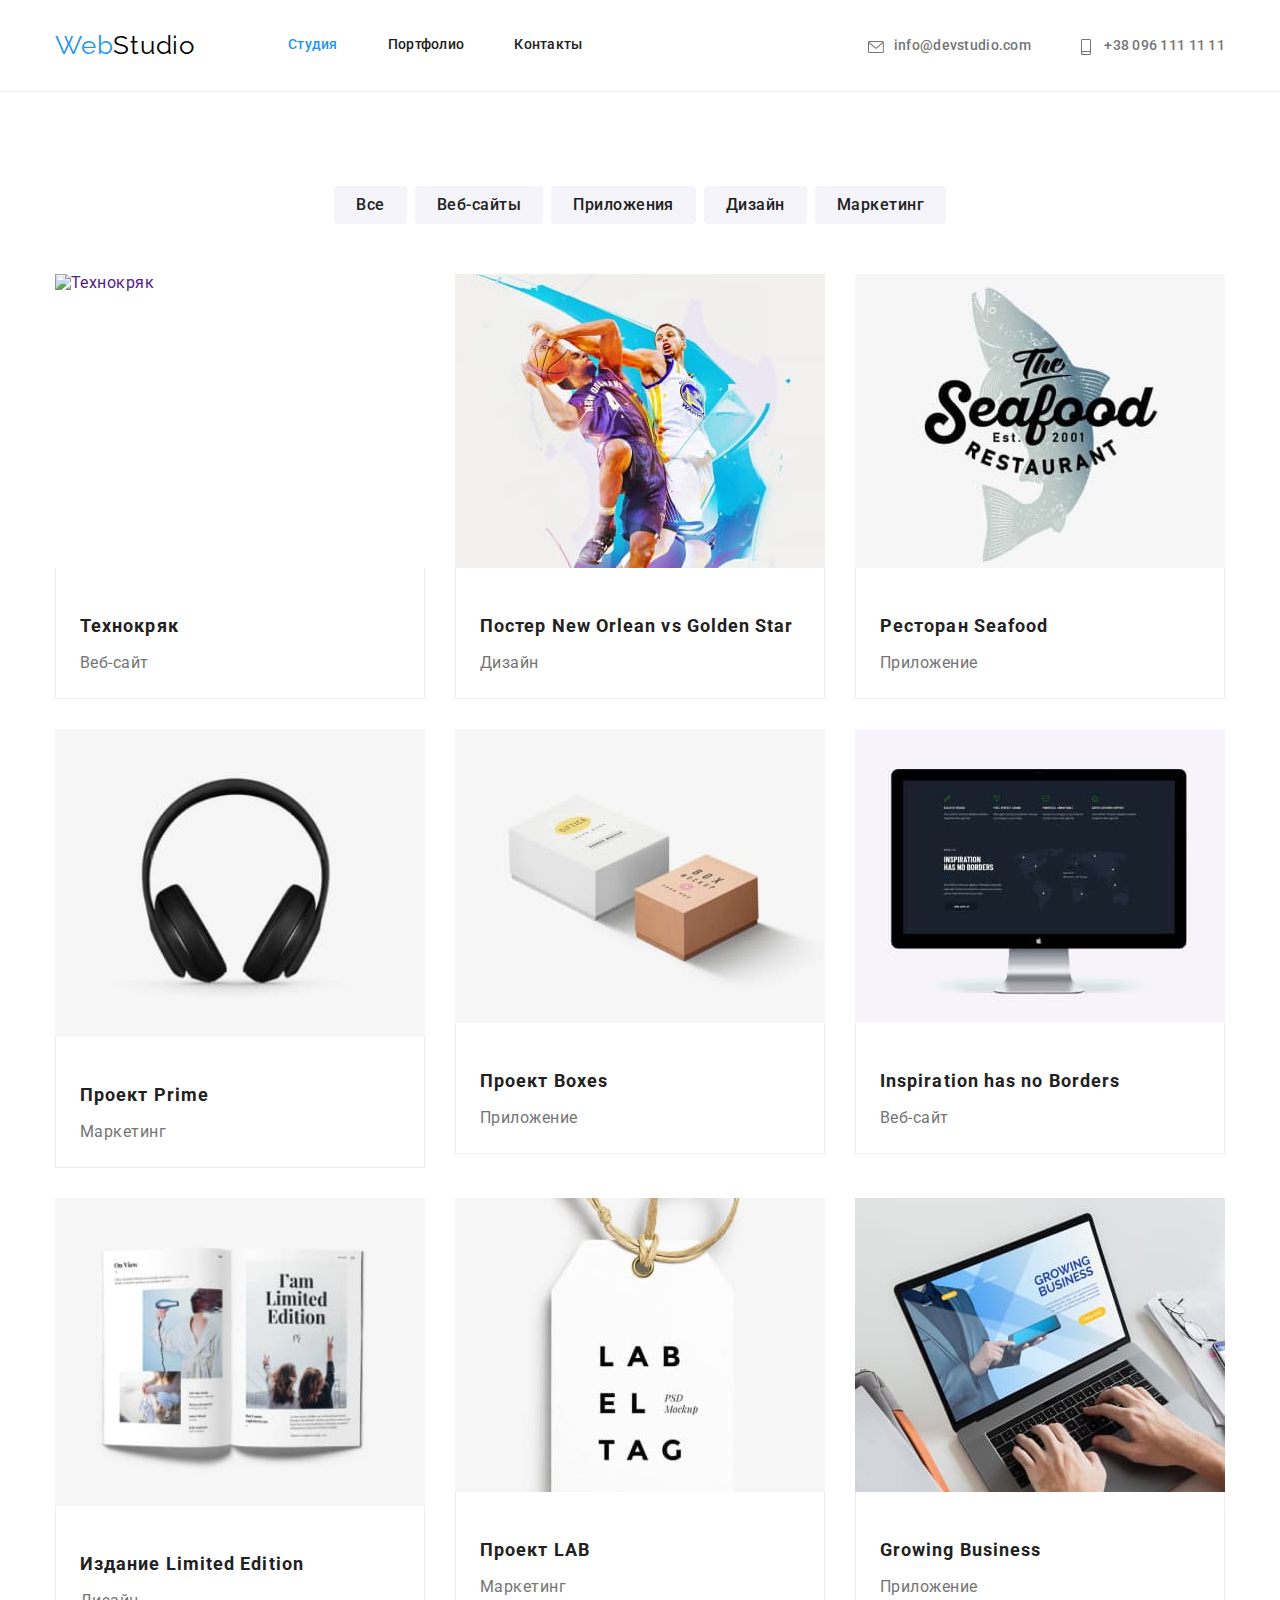
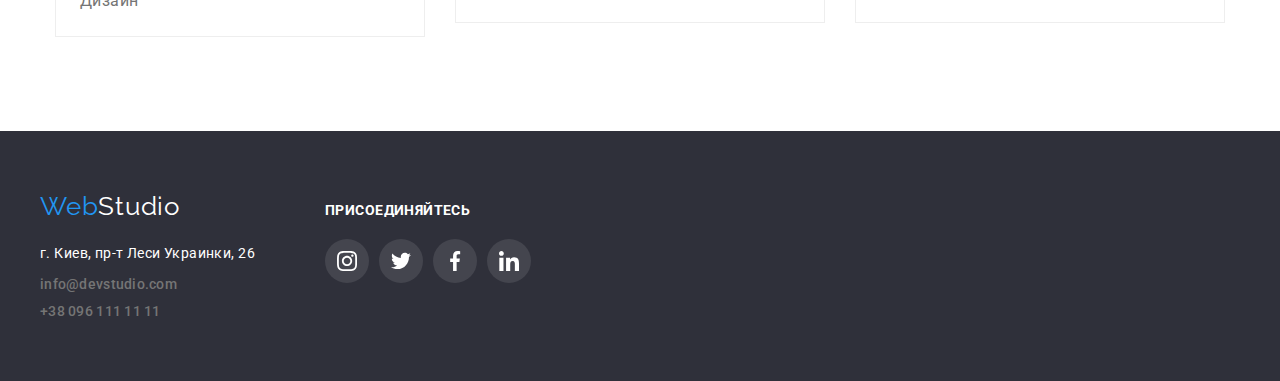
==== portfolio.html @ 041b1e1a "1" ====
<!DOCTYPE html>
<html lang="en">

<head>
    <meta charset="UTF-8">
    <meta http-equiv="X-UA-Compatible" content="IE=edge">
    <meta name="viewport" content="width=device-width, initial-scale=1.0">
    <title>WebStudio</title>
    <link href="https://fonts.googleapis.com/css2?family=Raleway:wght@700&family=Roboto:wght@400;500;700;900&display=swap"
    rel="stylesheet">
    <link rel="stylesheet" href="https://cdnjs.cloudflare.com/ajax/libs/modern-normalize/1.1.0/modern-normalize.min.css">
    <link rel="stylesheet" href="./css/styles.css">
</head>
<body>
 
<header class="page-header">
    <div class="container">
        <nav class="main-nav">
            <!-- логотип -->
            <a href="./index.html" class="logo">Web<span class="logo-header">Studio</span></a>
            <!-- навигацыя шапки -->
            <ul class="site-nav-list">
                <li class="item"><a href="./index.html" class="link current">Студия</a></li>
                <li class="item"><a href="./portfolio.html" class="link">Портфолио</a></li>
                <li class="item"><a href="" class="link">Контакты</a></li>
            </ul>
        </nav>
        <!-- контакты -->
        <ul class="auth-nav-list">
            <li class="item"><a href="mailto:info@devstudio.com" class="auth-link">
                    <svg class="mail" width: 16px; height: 12px;>
                        <use href="./symbol-defs.svg#icon-envelope-hover">

                        </use>
                    </svg>info@devstudio.com</a></li>

            <li class="item"><a href="tel:+380961111111" class="auth-link">
                    <svg class="tel" width="10px" height="16px">
                        <use href="./symbol-defs.svg#icon-smartphone"></use>
                    </svg> +38 096 111 11 11</a></li>
        </ul>

    </div>
</header>


<main>
    <!-- герой -->
    
    <section class="section">
       
        <!-- список снопок -->
        <div class="container">
     
    <ul class="button-list">
        <li class="item"><button type="button" class="button-secondary" lang="ru">Все</button></li>
        <li class="item"><button type="button" class="button-secondary" lang="ru">Веб-сайты</button></li>
        <li class="item"><button type="button" class="button-secondary" lang="ru">Приложения</button></li>
        <li class="item"><button type="button" class="button-secondary" lang="ru">Дизайн</button></li>
        <li class="item"><button type="button" class="button-secondary" lang="ru">Маркетинг</button></li>
       
    </ul>
    
            
    <!-- наши работы -->
    <h1 class="visually-hidden">Наши проекты</h1>
    
        <ul class="project">
            <li class="item">
                <a href="" class="card"><img src="./img-home-work2/" alt="Технокряк" width="370" height="294">
                <div class="card-project">
                    <h2 class="card-title">Технокряк</h2>
                    <p class="card-text">Веб-сайт</p>
                </div></a>
              
            </li>
            <li class="item">
                <a href="" class="card"><img src="./img-home-work2/img(1).jpg" alt="Постер New Orlean vs Golden Star"
                 width="370"
                 height="294">
                 <div class="card-project">
                    <h2 class="card-title">Постер New Orlean vs Golden Star</h2>
                    <p class="card-text">Дизайн</p>
                </div></a>
                
            </li>
            <li class="item">
                <a href="" class="card"><img src="./img-home-work2/img(2).jpg" alt="Ресторан Seafood" width="370" height="294">
                <div class="card-project">
                 <h2 class="card-title">Ресторан Seafood</h2>
                 <p class="card-text">Приложение</p>
                </div></a>
            </li>
            <li class="item">
                <a href="" class="card"><img src="./img-home-work2/img(3).jpg" alt="Проект Prime" width="370" height="294">
                <div class="card-project">
                 <h2 class="card-title">Проект Prime</h2>
                 <p class="card-text">Маркетинг</p>
                </div></a>
            </li>
            <li class="item">
                <a href="" class="card"><img src="./img-home-work2/img.jpg" alt="Проект Boxes"
                width="370"
                 height="294">
                <div class="card-project">
                 <h2 class="card-title">Проект Boxes</h2>
                 <p class="card-text">Приложение</p>
                </div></a>
            </li>
            <li class="item">
                <a href="" class="card"><img src="./img-home-work2/img(5).jpg" alt="Inspiration has no Borders"
                 width="370"
                 height="294">
                <div class="card-project">
                 <h2 class="card-title">Inspiration has no Borders</h2>
                 <p class="card-text">Веб-сайт</p>
                </div></a>
            </li>
            <li class="item">
                <a href="" class="card"><img src="./img-home-work2/img(6).jpg" alt="Издание Limited Edition" width="370" height="294">
                <div class="card-project">
                 <h2 class="card-title">Издание Limited Edition</h2>
                 <p class="card-text">Дизайн</p>
                </div></a>
            </li>
            <li class="item">
                <a href="" class="card"><img src="./img-home-work2/img(7).jpg" alt="Проект LAB" width="370" height="294">
                <div class="card-project">
                 <h2 class="card-title">Проект LAB</h2>
                 <p class="card-text">Маркетинг</p>
                </div></a>
            </li>
            <li class="item">
                <a href="" class="card"><img src="./img-home-work2/img(8).jpg" alt="Growing Business" width="370" height="294">
                <div class="card-project">
                 <h2 class="card-title">Growing Business</h2>
                 <p class="card-text">Приложение</p>
                </div></a>
            </li>

        </ul>
        </div>
    </section>
    </main>

 
    <footer class="footer-page">
   
       <div class="container footer-page">
           <div>
        <!-- логотип -->
    
        <a href="./index.html" class="logo">Web<span class="logo-footer">Studio</span></a>
    
          <address>
    
            <ul class="footer-nav-list">
                <!-- навигацыя гугл -->
                <li class="item"><a
                        href="https://www.google.com/maps/place/%D0%B1%D1%83%D0%BB%D1%8C%D0%B2%D0%B0%D1%80+%D0%9B%D0%B5%D1%81%D1%96+%D0%A3%D0%BA%D1%80%D0%B0%D1%97%D0%BD%D0%BA%D0%B8,+26,+%D0%9A%D0%B8%D1%97%D0%B2,+02000/@50.4265807,30.5361971,17z/data=!3m1!4b1!4m5!3m4!1s0x40d4cf0e033ecbe9:0x57a4dffefec77da0!8m2!3d50.4265807!4d30.5383858"
                        target="blank" class="geolocation">г. Киев, пр-т Леси Украинки, 26</a></li>
                <!-- контакты -->
                <li class="item"><a href="mailto:info@devstudio.com" class="auth-link">info@devstudio.com</a></li>
                <li class="item"><a href="tel:+380961111111" class="auth-link">+38 096 111 11 11</a></li>
    
         </address>
    </div>
    <div class="soc-link">
            </ul>
            
                <h2 class="footer-title">Присоединяйтесь</h2>
                <ul class="footer-soc-list">
    
                    <li class="footer-soc-item">
                        <a href="" class="footer-soc-link">
                            <svg class="footer-soc-icon" width="20px" height="20px">
                                <use href="./symbol-defs.svg#icon-instagram2"></use>
                            </svg>
                        </a>
                    </li>
                    <li class="footer-soc-item">
                        <a href="" class="footer-soc-link">
                            <svg class="footer-soc-icon" width="20px" height="20px">
                                <use href="./symbol-defs.svg#icon-twitter1"></use>
                            </svg>
                        </a>
                    </li>
                    <li class="footer-soc-item">
                        <a href="" class="footer-soc-link">
                            <svg class="footer-soc-icon" width="20px" height="20px">
                                <use href="./symbol-defs.svg#icon-facebook1"></use>
                            </svg>
                        </a>
                    </li>
                    <li class="footer-soc-item">
                        <a href="" class="footer-soc-link">
                            <svg class="footer-soc-icon" width="20px" height="20px">
                                <use href="./symbol-defs.svg#icon-linkedin1"></use>
                            </svg>
                        </a>
                    </li>
                </ul>
    </div>
        </div>
    </footer>
</body>
</html>
---- css/styles.css ----
:root {
  --primary-text-color: #212121;
  --title-text-color: #757575;
  --accent-color: #2196f3;
  --primery-bg-color: #f5f4fa;
  --header-logo-color: #000;
  --footer-logo-color: #fff;
  --footer-bg-color: #2f303a;
  --company-bg-color:#E5E5E5;
}
/* основной фон */
body {
  color: var(--primary-text-color);
  font-family: Roboto, sans-serif;
  letter-spacing: 0.03em;

  
}
/* контейнер */
.container {
  width: 1200px;
  margin-left: auto;
  margin-right: auto;
  padding-left: 15px;
  padding-right: 15px;
}
.section {
 padding-top: 94px;
  padding-bottom: 94px;
  justify-content: center;
}
/* логотип */
.page-header {
  border-bottom: 1px solid #ECECEC;;
}
.kontainer .header {
  display:flex;
  padding-top: 32px;
  padding-bottom: 32px;
  align-items: center;
}
.logo {
  color: var(--accent-color);
  font-family: Raleway, sans-serif;
  font-size: 26px;
  line-height: 1.19;
  letter-spacing: 0.03em;
  text-decoration: none;
}
.logo-header {
  color: var(--header-logo-color);
}
.main-nav {
  display: flex;
  align-items: center;
  vertical-align: middle;
}
/* навигацыя хедера */
.site-nav-list {
  display: flex;
  margin-left: 93px;
}
.page-header .container {
  display: flex;
  align-items: center;
  padding-top: 30px;
  padding-bottom: 30px;
}
.site-nav-list .item {
  margin-right: 50px;
}
.site-nav-list .item:last-child {
  margin-right: 0;
}
.auth-nav-list {
  display: flex;
  margin-left: auto;
  align-items: center;
}
.auth-nav-list .item +.item {
  margin-left: 50px;
}

  .tel{
margin-right: 10px;
  vertical-align: middle;
  fill: currentColor;
  }  

.mail {
  vertical-align: middle;
  fill: currentColor;
  margin-right: 10px;
 width: 16px;
 height: 12px;

}



.icon {
display: flex;
align-items: center;
justify-content: center;
    width: 270px;
    height: 120px;
    margin-bottom: 30px;
    background-color: var(--primery-bg-color);
  border-radius: 4px;
  margin-right: 10px;
  fill: var(--title-text-color);
}

.icon-company {
  color: #AFB1B8;
  display: flex;
  align-items: center;
  justify-content: center;
  width: 170px;
  height: 92px;
  border-radius: 4px;
border: 1px solid #AFB1B8
}
.icon-company:hover {
  color: var(--accent-color);
border: 1px solid var(--accent-color);
}
.icon-company:focus {
  color: var(--accent-color);
  
}
.icon-company-list .item {
  margin-right: 30px;
}
.icon-company-list .item:last-child{
  margin-right: 0;
}
.icon-company-list {
  display: flex;
  justify-content: center;
}


.auth-link {font-family: Roboto,
sans-serif;
font-style: normal;
color: var(--title-text-color);
font-weight: 500;
font-size: 14px;
line-height: 1.14;
letter-spacing: 0.02em;
text-decoration: none;
}

.feature-list .item::before {
  background-color: var(--primery-bg-color);
  width: 270px;
  height: 120px;
}





/* ссылки */
.auth-link {
  font-family: Roboto, sans-serif;
  font-style: normal;
  color: var(--title-text-color);
  font-weight: 500;
  font-size: 14px;
  line-height: 1.14;
  letter-spacing: 0.02em;
  text-decoration: none;
}
/* состояние наведения */
.auth-link:hover {
  fill: var(--accent-color);
  color: var(--accent-color);
}

/* состояние в фокусе */
.auth-link:focus {
  color: var(--accent-color);
}
/* навигацыя сайта */
.link {
  display: block;
  color: var(--primary-text-color);
  font-weight: 500;
  font-size: 14px;
  line-height: 1.14;
  letter-spacing: 0.02em;
  text-decoration: none;

  
}
/* состояние наведения */
.link:hover {
  color: var(--accent-color);
}

.link.current{
  color: var(--accent-color);
  display: block;
}

/* состояние в фокусе */
.link:focus {
  color: var(--accent-color);
}
/* герой */
.hero {
  max-width: 1600px;
  margin-left: auto;
  margin-right: auto;
  background-color: var(--header-logo-color);
background-image: linear-gradient(to right, rgba(47, 48, 58, 0.4),
rgba(47, 48, 58, 0.4)),
url(../img-home-work2/Img9.jpg);

 background-repeat: no-repeat;
 background-position: center;
 background-size: cover;
  text-align: center;
  height: 600px;
  padding-top: 200px;
  padding-bottom: 200px;
  
}
.hero-title {
  color: var(--footer-logo-color);
  font-weight: 900;
  font-size: 44px;
  line-height: 1.36;
  letter-spacing: 0.06em;
  text-transform: uppercase;
  margin-bottom: 30px;
}
/* кнопка веб студии */
.button-primery {
  cursor: pointer;
  color: #fff;
  background-color: var(--accent-color);
  font-size: 16px;
  line-height: 1.87;
  letter-spacing: 0.06em;
  border-radius: 4px;
  border: transparent;
  padding-top: 10px;
  padding-bottom: 10px;
  padding-left: 32px;
  padding-right: 32px;
  
}
.feature-list {
  display: flex;

}

.feature-list .item {
  margin-right: 30px;

}

.feature-list .item:last-child {
  margin-right: 0px;
}


.section-title {
  color: var(--primary-text-color);
  font-family: 'Roboto';
  font-style: normal;
  font-weight: 700;
  font-size: 14px;
  line-height: 1.14;
  letter-spacing: 0.03em;
  text-transform: uppercase;
  margin-bottom: 10px;

}

.section-text {
  color: var(--title-text-color);
  font-family: Roboto;
  font-size: 14px;
  line-height: 1.71;
  letter-spacing: 0.03em;
  margin-top: 0;
}

/* чем мы занимаемся */
.development {
  font-size: 36px;
  line-height: 1.16;
  text-align: center;
  letter-spacing: 0.03em;
  margin-bottom: 50px;
  
}
.section-development {
  padding-bottom: 94px;
}
.backdrop {
  width: 100%;
  height: 100%;
  top: 0;
 position: absolute;
 background-color: rgba(85, 85, 85, 0.431);
}
.modal {
  position: absolute;
  top: 50%;
  left: 50%;
  transform: translate(-50%,-50%);
  width: 528px;
  height: 581px;
  background-color: #FFFFFF;
  border: 5px;
filter: drop-shadow(0px 4px 4px rgba(0, 0, 0, 0.25));
}
img {
  display: block;
  max-width: 100%;
  height: auto;
}
.photo-list {
  display: flex;
}

.photo-list .item {
  margin-right: 30px;
}

.photo-list .item:last-child {
  margin-right: 0px;
}
.photo-card {
  display: flex;
}

.photo-card .item {
  background-color: var(--footer-logo-color);
    margin-right: 30px;
    box-shadow: 0px 1px 3px rgba(0, 0, 0, 0.12),
    0px 1px 1px rgba(0, 0, 0, 0.14),
    0px 2px 1px rgba(0, 0, 0, 0.2);
    border-radius: 0px 0px 4px 4px;
}
.photo-card .item:last-child{
  margin-right: 0;
}
/* наша команда */
.section-command {
  background-color: var(--primery-bg-color);
  padding-top: 94px;
  padding-bottom: 94px;
}
.command {
  font-size: 36px;
  line-height: 1.16;
  text-align: center;
  letter-spacing: 0.03em;
  margin-bottom: 50px;
}
.card-item {
  padding-top: 30px;
  padding-bottom: 30px;
}
/* имя сотрудника */
.name {
  font-weight: 500;
  font-size: 16px;
  line-height: 1.18;
  margin-bottom: 10px;
  text-align: center;
}
/* должность */
.profession {
  color: var(--title-text-color);
  font-size: 16px;
  line-height: 1.18;
  letter-spacing: 0.03em;
  text-align: center;
}
.master-soc-item + .master-soc-item {
  margin-left: 10px;
}
.master-soc-list {
  margin-top: 16px;
  display: flex;
  justify-content: center;
}
.master-soc-link {
  
  width: 44px;
  height: 44px;
  border-radius: 50%;
  display:flex;
  align-items: center;
  justify-content: center;
}
.master-soc-icon {
  fill: #AFB1B8;}
.master-soc-link:hover {
  background-color: var(--accent-color);
}
.master-soc-link:focus {
  
  background-color: var(--accent-color);
}
.master-soc-link:hover .master-soc-icon {
  fill: var(--footer-logo-color);
}

.master-soc-link:focus .master-soc-icon {
  fill: var(--footer-logo-color);
}
.clients {
  font-size: 36px;
  line-height: 1.16;
  text-align: center;
  letter-spacing: 0.03em;
  color:var(--primary-text-color);
  margin-bottom: 50px;
}
.button-icon {
  fill:currentColor
}


.project {
  display: flex;
  flex-wrap: wrap;
 
}
.project .item {
  margin-right: 30px;
  margin-bottom: 30px;
}
.card {
  display: block;
}
.card:hover {
  box-shadow: 0px 1px 1px rgba(0, 0, 0, 0.12),
  0px 4px 4px rgba(0, 0, 0, 0.06),
  1px 4px 6px rgba(0, 0, 0, 0.16);
}
.card:focus {
  box-shadow: 0px 1px 1px rgba(0, 0, 0, 0.12),
    0px 4px 4px rgba(0, 0, 0, 0.06),
    1px 4px 6px rgba(0, 0, 0, 0.16);
}
.card-project {
 padding-top: 20px;
 padding-bottom: 20px;
 padding-left: 24px;
 padding-right: 24px;
  border-bottom: 1px solid #EEEEEE;
  border-left: 1px solid #EEEEEE;
  border-right: 1px solid #EEEEEE;
}
.project .item:nth-child(3n) {
  margin-right: 0;
}
.project .item:nth-last-child(-n+3) {
  margin-bottom:0;
}







.logo-footer {
  color: var(--footer-logo-color);
}

/* список */
ul {
  list-style: none;
    margin: 0;
    padding: 0;
}

p,
h1,
h2,
h3,
h4,
h5,
h6 {
  margin: 0;
  padding: 0;
}

a {
  text-decoration: none;
}











.visually-hidden {
  position: absolute;
  white-space: nowrap;
  width: 1px;
  height: 1px;
  overflow: hidden;
  border: 0;
  padding: 0;
  clip: rect(0 0 0 0);
  clip-path: inset(50%);
  margin: -1px;
}





/* цвет абзаца */






.geolocation {
  font-family: Roboto;
  font-style: normal;
  font-weight: normal;
  color: var(--footer-logo-color);
  font-size: 14px;
  line-height: 1.71;
  letter-spacing: 0.03em;
  text-decoration: none;
}

/* кнопки портфолио */
.button-secondary {
  display: inline-block;
  padding: 6px 22px;
  min-width: 73px;
  cursor: pointer;
  color: var(--primary-text-colora);
  background-color: var(--primery-bg-color);
  font-family: Roboto;
  font-weight: 500;
  font-size: 16px;
  line-height: 1.62;
  letter-spacing: 0.03em;
  border-radius: 4px;
  text-align: center;
  border: transparent;
  
}

.button-list {
  display: flex;
  justify-content: center;
  margin-bottom: 50px;
}
.button-list .item {
  margin-right: 8px;
}
.button-secondary:hover {
  box-shadow: 0px 3px 1px rgba(0, 0, 0, 0.1),
  0px 1px 2px rgba(0, 0, 0, 0.08),
  0px 2px 2px rgba(0, 0, 0, 0.12);
  border-radius: 4px;
}
.button-secondary:focus{
  box-shadow: 0px 3px 1px rgba(0, 0, 0, 0.1),
    0px 1px 2px rgba(0, 0, 0, 0.08),
    0px 2px 2px rgba(0, 0, 0, 0.12);
    border-radius: 4px;
}
.button-list .item:last-child{
  margin-right: 0;
}

/* состояние ховер */
.button-secondary:hover {
  color: #fff;
  background-color: var(--accent-color);
}
/* состояние фокус */
.button-secondary:focus {
  color: #fff;
  background-color: var(--accent-color);
}

.card-title {
  font-size: 18px;
  line-height: 2;
  letter-spacing: 0.06em;
  margin-top: 20px;
  margin-bottom: 4px;
  color: var(--primary-text-color);
  text-decoration: none;
}
.card-text {
  color: var(--title-text-color);
  font-size: 16px;
  line-height: 1.87;
  letter-spacing: 0.03em;
  
  text-decoration: none;
}

.footer-page {
  background-color: var(--footer-bg-color);
  padding-top: 60px;
  padding-bottom: 60px;

}
.container.footer-page {
  display: flex;
  align-items: baseline;
  padding: 0;
}
.soc-link {
  margin-left: 70px;
}
.footer-nav-list {
 
  margin-top: 20px;
}
.footer-nav-list .item {
  margin-bottom: 9px;
}
.footer-nav-list .item:last-child{
  margin-bottom: 0px;
}


.footer-title {
   
    font-size: 14px;
    line-height: 1.14;
    letter-spacing: 0.03em;
    text-transform: uppercase;
    color: #FFFFFF;
    margin-bottom: 20px;
}
.footer-soc-list{
  display: flex;
  justify-content: center;
}
.footer-soc-link {
  background: rgba(255, 255, 255, 0.1);
  width: 44px;
  height: 44px;
  border-radius: 50%;
  display: flex;
  align-items: center;
  justify-content: center;
}
.footer-soc-icon {
  fill: #FFFFFF;
}
.footer-soc-link:hover{
  background-color: var(--accent-color);
}
.footer-soc-link:focus {
  background-color: var(--accent-color);
}
.footer-soc-item + .footer-soc-item {
  margin-left: 10px;
}
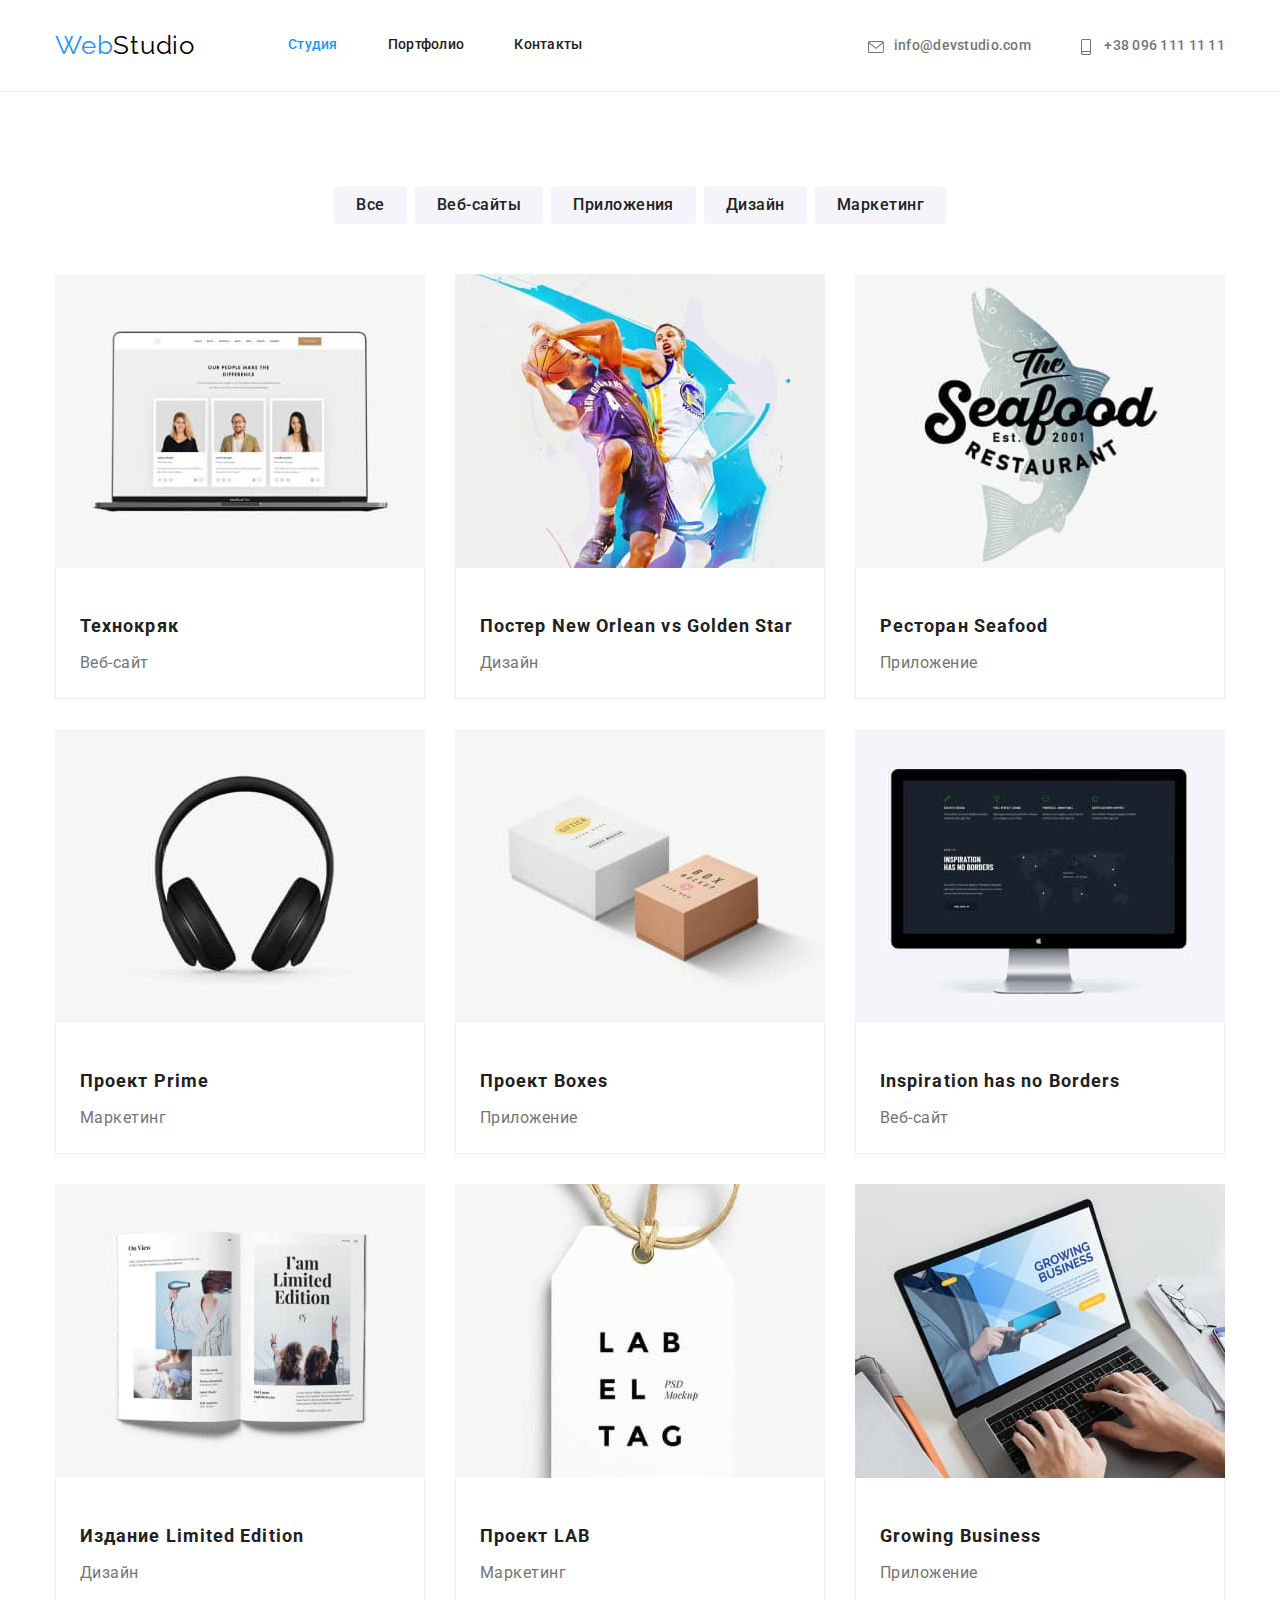
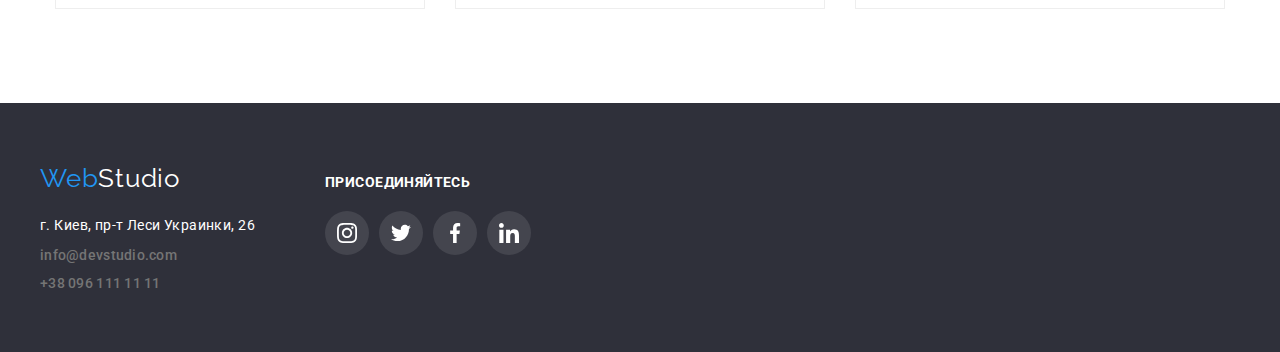
==== commit 7c2c8460: "1" ====
--- a/portfolio.html
+++ b/portfolio.html
@@ -67,7 +67,7 @@
     
         <ul class="project">
             <li class="item">
-                <a href="" class="card"><img src="./img-home-work2/" alt="Технокряк" width="370" height="294">
+                <a href="" class="card"><img src="./img-home-work2/img(2)(1).jpg" alt="Технокряк" width="370" height="294">
                 <div class="card-project">
                     <h2 class="card-title">Технокряк</h2>
                     <p class="card-text">Веб-сайт</p>
@@ -92,7 +92,7 @@
                 </div></a>
             </li>
             <li class="item">
-                <a href="" class="card"><img src="./img-home-work2/img(3).jpg" alt="Проект Prime" width="370" height="294">
+                <a href="" class="card"><img src="./img-home-work2/img(3)(1).jpg" alt="Проект Prime" width="370" height="294">
                 <div class="card-project">
                  <h2 class="card-title">Проект Prime</h2>
                  <p class="card-text">Маркетинг</p>
@@ -117,7 +117,7 @@
                 </div></a>
             </li>
             <li class="item">
-                <a href="" class="card"><img src="./img-home-work2/img(6).jpg" alt="Издание Limited Edition" width="370" height="294">
+                <a href="" class="card"><img src="./img-home-work2/img(4)(1).jpg" alt="Издание Limited Edition" width="370" height="294">
                 <div class="card-project">
                  <h2 class="card-title">Издание Limited Edition</h2>
                  <p class="card-text">Дизайн</p>
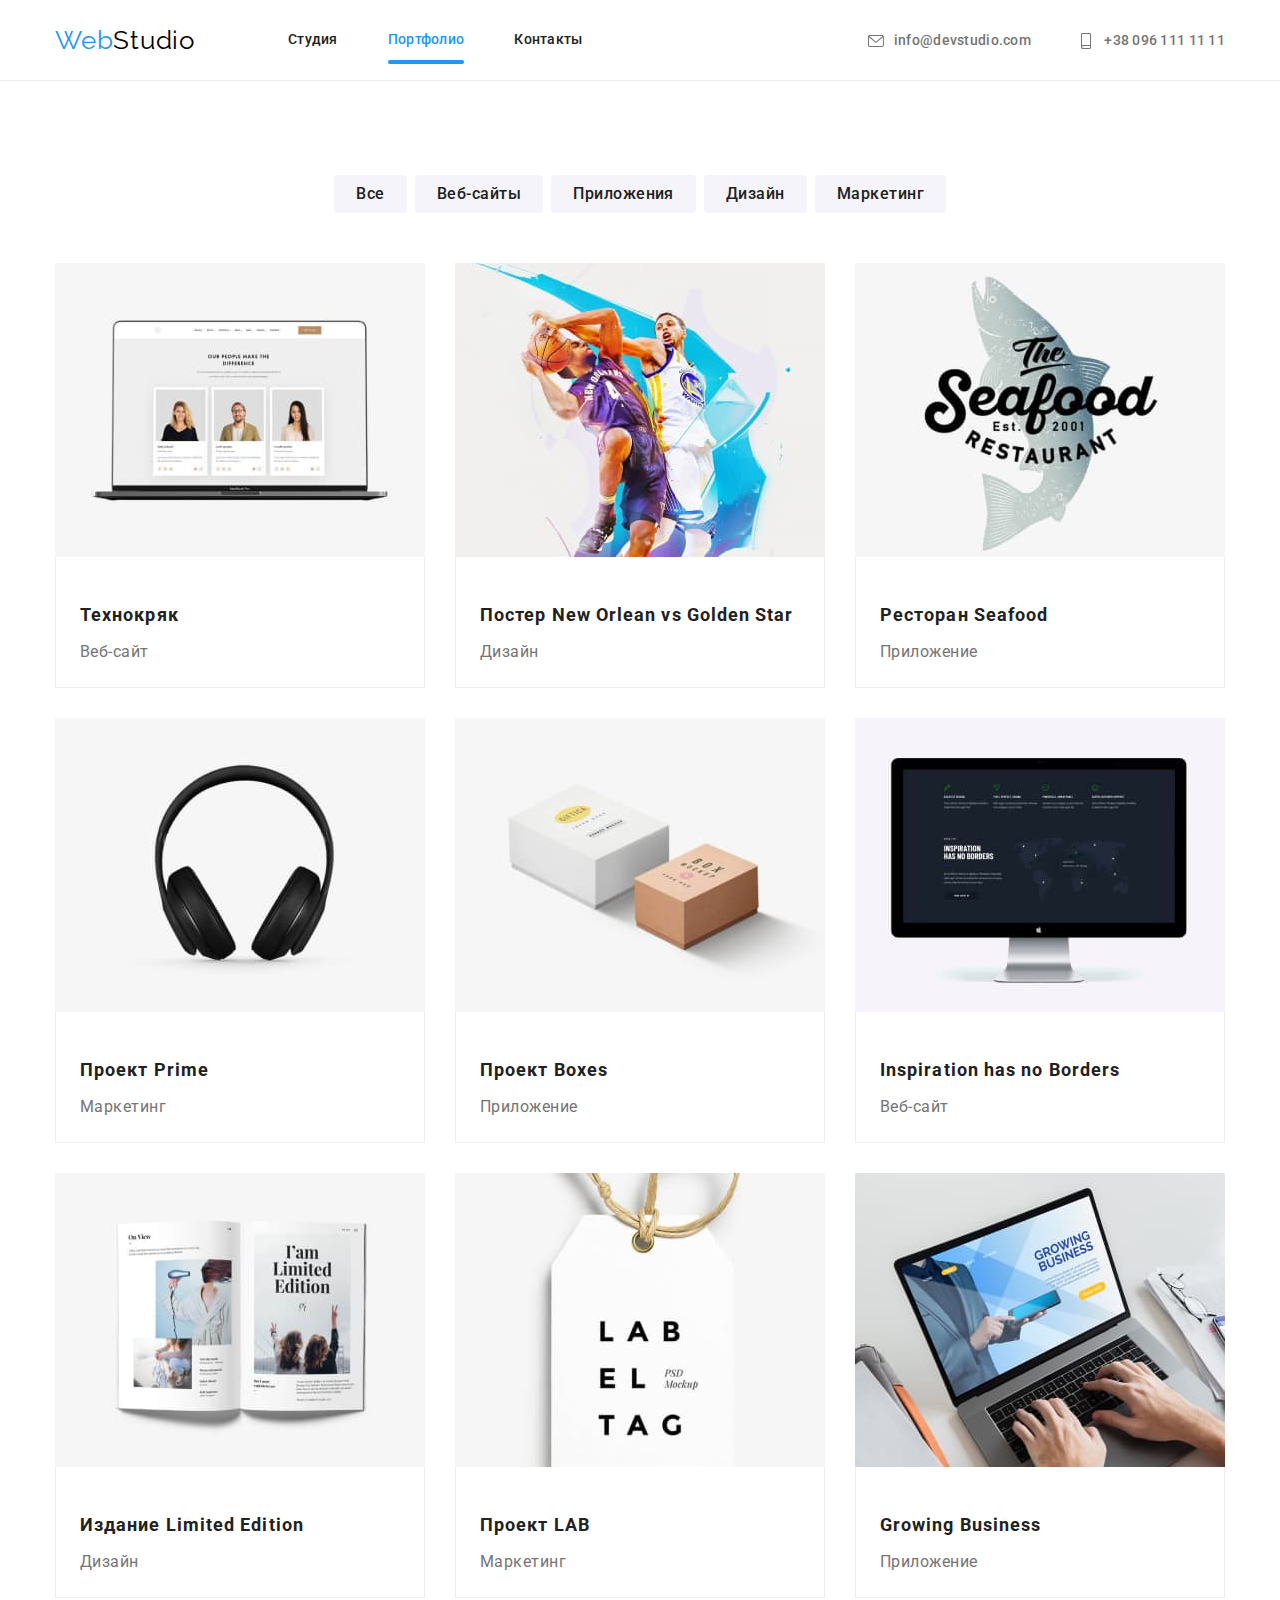
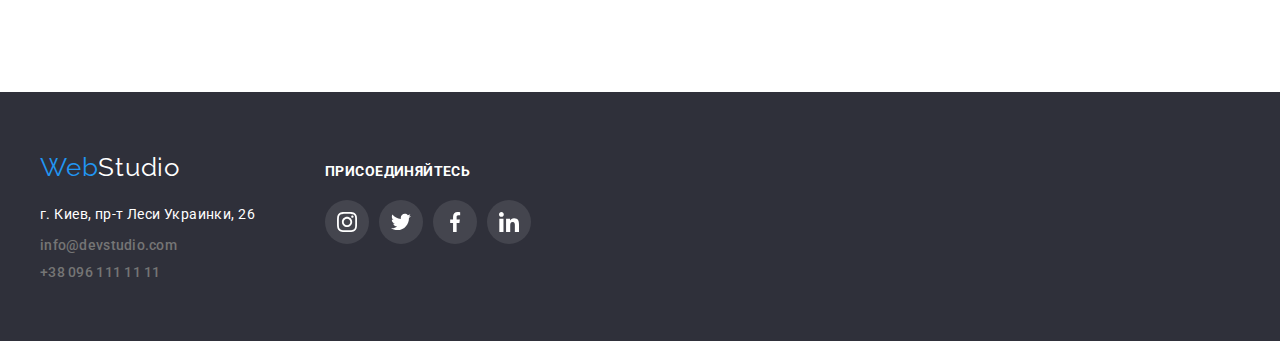
==== commit f959c503: "дз№5" ====
--- a/portfolio.html
+++ b/portfolio.html
@@ -20,8 +20,8 @@
             <a href="./index.html" class="logo">Web<span class="logo-header">Studio</span></a>
             <!-- навигацыя шапки -->
             <ul class="site-nav-list">
-                <li class="item"><a href="./index.html" class="link current">Студия</a></li>
-                <li class="item"><a href="./portfolio.html" class="link">Портфолио</a></li>
+                <li class="item"><a href="./index.html" class="link ">Студия</a></li>
+                <li class="item"><a href="./portfolio.html" class="link current">Портфолио</a></li>
                 <li class="item"><a href="" class="link">Контакты</a></li>
             </ul>
         </nav>
@@ -67,7 +67,12 @@
     
         <ul class="project">
             <li class="item">
-                <a href="" class="card"><img src="./img-home-work2/img(2)(1).jpg" alt="Технокряк" width="370" height="294">
+                <a href="" class="card">
+                    <div class="card-project-img">
+                        <img src="./img-home-work2/img(2)(1).jpg" alt="Технокряк" width="370" height="294">
+                    <p class="text-project">Ресурс предлагает комплексные предложения с разным уровнем функционала и сервисов. Все это позволит посетителю получить
+                    исчерпывающие сведения о компании или частном лице.</p>
+                    </div>
                 <div class="card-project">
                     <h2 class="card-title">Технокряк</h2>
                     <p class="card-text">Веб-сайт</p>
@@ -75,9 +80,15 @@
               
             </li>
             <li class="item">
-                <a href="" class="card"><img src="./img-home-work2/img(1).jpg" alt="Постер New Orlean vs Golden Star"
+                <a href="" class="card">
+                    <div class="card-project-img">
+                    <img src="./img-home-work2/img(1).jpg" alt="Постер New Orlean vs Golden Star"
                  width="370"
                  height="294">
+                <p class="text-project">Ресурс предлагает комплексные предложения с разным уровнем функционала и сервисов. Все это
+                 позволит посетителю получить
+                исчерпывающие сведения о компании или частном лице.</p>
+                </div>
                  <div class="card-project">
                     <h2 class="card-title">Постер New Orlean vs Golden Star</h2>
                     <p class="card-text">Дизайн</p>
@@ -85,53 +96,93 @@
                 
             </li>
             <li class="item">
-                <a href="" class="card"><img src="./img-home-work2/img(2).jpg" alt="Ресторан Seafood" width="370" height="294">
+                <a href="" class="card">
+                    <div class="card-project-img">
+                    <img src="./img-home-work2/img(2).jpg" alt="Ресторан Seafood" width="370" height="294">
+                    <p class="text-project">Ресурс предлагает комплексные предложения с разным уровнем функционала и сервисов. Все этопозволит посетителю получить
+                        исчерпывающие сведения о компании или частном лице.</p>
+                 </div>
                 <div class="card-project">
                  <h2 class="card-title">Ресторан Seafood</h2>
                  <p class="card-text">Приложение</p>
                 </div></a>
             </li>
             <li class="item">
-                <a href="" class="card"><img src="./img-home-work2/img(3)(1).jpg" alt="Проект Prime" width="370" height="294">
+                <a href="" class="card">
+                    <div class="card-project-img">
+                    <img src="./img-home-work2/img(3)(1).jpg" alt="Проект Prime" width="370" height="294">
+                    <p class="text-project">Ресурс предлагает комплексные предложения с разным уровнем функционала и сервисов. Все этопозволит посетителю получить
+                        исчерпывающие сведения о компании или частном лице.</p>
+                  </div>
                 <div class="card-project">
                  <h2 class="card-title">Проект Prime</h2>
                  <p class="card-text">Маркетинг</p>
                 </div></a>
             </li>
             <li class="item">
-                <a href="" class="card"><img src="./img-home-work2/img.jpg" alt="Проект Boxes"
+                <a href="" class="card">
+                    <div class="card-project-img">
+                    <img src="./img-home-work2/img.jpg" alt="Проект Boxes"
                 width="370"
                  height="294">
+                <p class="text-project">Ресурс предлагает комплексные предложения с разным уровнем функционала и сервисов. Все
+                    этопозволит посетителю получить
+                    исчерпывающие сведения о компании или частном лице.</p>
+                    </div>
                 <div class="card-project">
                  <h2 class="card-title">Проект Boxes</h2>
                  <p class="card-text">Приложение</p>
                 </div></a>
             </li>
             <li class="item">
-                <a href="" class="card"><img src="./img-home-work2/img(5).jpg" alt="Inspiration has no Borders"
+                <a href="" class="card">
+                    <div class="card-project-img">
+                    <img src="./img-home-work2/img(5).jpg" alt="Inspiration has no Borders"
                  width="370"
                  height="294">
+                <p class="text-project">Ресурс предлагает комплексные предложения с разным уровнем функционала и сервисов. Все
+                    этопозволит посетителю получить
+                    исчерпывающие сведения о компании или частном лице.</p>
+                    </div>
                 <div class="card-project">
                  <h2 class="card-title">Inspiration has no Borders</h2>
                  <p class="card-text">Веб-сайт</p>
                 </div></a>
             </li>
             <li class="item">
-                <a href="" class="card"><img src="./img-home-work2/img(4)(1).jpg" alt="Издание Limited Edition" width="370" height="294">
+                <a href="" class="card">
+                    <div class="card-project-img">
+                    <img src="./img-home-work2/img(4)(1).jpg" alt="Издание Limited Edition" width="370" height="294">
+                    <p class="text-project">Ресурс предлагает комплексные предложения с разным уровнем функционала и сервисов. Все
+                        этопозволит посетителю получить
+                        исчерпывающие сведения о компании или частном лице.</p>
+                        </div>
                 <div class="card-project">
                  <h2 class="card-title">Издание Limited Edition</h2>
                  <p class="card-text">Дизайн</p>
                 </div></a>
             </li>
             <li class="item">
-                <a href="" class="card"><img src="./img-home-work2/img(7).jpg" alt="Проект LAB" width="370" height="294">
+                <a href="" class="card">
+                    <div class="card-project-img">
+                    <img src="./img-home-work2/img(7).jpg" alt="Проект LAB" width="370" height="294">
+                    <p class="text-project">Ресурс предлагает комплексные предложения с разным уровнем функционала и сервисов. Все
+                        этопозволит посетителю получить
+                        исчерпывающие сведения о компании или частном лице.</p>
+                        </div>
                 <div class="card-project">
                  <h2 class="card-title">Проект LAB</h2>
                  <p class="card-text">Маркетинг</p>
                 </div></a>
             </li>
             <li class="item">
-                <a href="" class="card"><img src="./img-home-work2/img(8).jpg" alt="Growing Business" width="370" height="294">
+                <a href="" class="card">
+                    <div class="card-project-img">
+                    <img src="./img-home-work2/img(8).jpg" alt="Growing Business" width="370" height="294">
+                    <p class="text-project">Ресурс предлагает комплексные предложения с разным уровнем функционала и сервисов. Все
+                        этопозволит посетителю получить
+                        исчерпывающие сведения о компании или частном лице.</p>
+                        </div>
                 <div class="card-project">
                  <h2 class="card-title">Growing Business</h2>
                  <p class="card-text">Приложение</p>
--- a/css/styles.css
+++ b/css/styles.css
@@ -33,6 +33,10 @@
 /* логотип */
 .page-header {
   border-bottom: 1px solid #ECECEC;;
+}
+.page-header .container {
+  width: 1200px;
+  height: 80px;
 }
 .kontainer .header {
   display:flex;
@@ -120,14 +124,21 @@
   width: 170px;
   height: 92px;
   border-radius: 4px;
-border: 1px solid #AFB1B8
+border: 1px solid #AFB1B8;
+transition-property: color;
+transition-duration: 250ms;
+transition-timing-function: cubic-bezier(0.4, 0, 0.2, 1);
 }
 .icon-company:hover {
   color: var(--accent-color);
 border: 1px solid var(--accent-color);
+
+
 }
 .icon-company:focus {
+  border: 1px solid var(--accent-color);
   color: var(--accent-color);
+ 
   
 }
 .icon-company-list .item {
@@ -151,6 +162,9 @@
 line-height: 1.14;
 letter-spacing: 0.02em;
 text-decoration: none;
+transition-property:color;
+transition-duration: 250ms;
+transition-timing-function: cubic-bezier(0.4, 0, 0.2, 1);
 }
 
 .feature-list .item::before {
@@ -178,11 +192,13 @@
 .auth-link:hover {
   fill: var(--accent-color);
   color: var(--accent-color);
+
 }
 
 /* состояние в фокусе */
 .auth-link:focus {
   color: var(--accent-color);
+  
 }
 /* навигацыя сайта */
 .link {
@@ -193,22 +209,39 @@
   line-height: 1.14;
   letter-spacing: 0.02em;
   text-decoration: none;
+  transition-property:color;
+  transition-duration: 250ms;
+  transition-timing-function: cubic-bezier(0.4, 0, 0.2, 1);
 
   
 }
 /* состояние наведения */
 .link:hover {
   color: var(--accent-color);
+
 }
 
 .link.current{
   color: var(--accent-color);
   display: block;
-}
-
+position: relative;
+ 
+}
+.link.current::after {
+  content: "";
+  position: absolute;
+  display: block;
+  top: 28px;
+  left: 0;
+  width: 100%;
+  height: 4px;
+  background-color: var(--accent-color);
+  border-radius: 2px;
+}
 /* состояние в фокусе */
 .link:focus {
   color: var(--accent-color);
+   
 }
 /* герой */
 .hero {
@@ -252,7 +285,8 @@
   padding-bottom: 10px;
   padding-left: 32px;
   padding-right: 32px;
-  
+  width: 200px;
+  height: 50px;
 }
 .feature-list {
   display: flex;
@@ -303,24 +337,30 @@
 .section-development {
   padding-bottom: 94px;
 }
-.backdrop {
-  width: 100%;
+.card-project-img {
+  position: relative;
+  overflow: hidden;
+ 
+}
+.text-project {
   height: 100%;
+  font-size: 18px;
+  line-height: 1.55;  
+  letter-spacing: 0.03em;
+  position: absolute;
   top: 0;
- position: absolute;
- background-color: rgba(85, 85, 85, 0.431);
-}
-.modal {
-  position: absolute;
-  top: 50%;
-  left: 50%;
-  transform: translate(-50%,-50%);
-  width: 528px;
-  height: 581px;
-  background-color: #FFFFFF;
-  border: 5px;
-filter: drop-shadow(0px 4px 4px rgba(0, 0, 0, 0.25));
-}
+  background-color: rgba(33, 150, 243, 0.9);
+  color: var(--footer-logo-color);
+  padding-top: 63px;
+  padding-bottom: 63px;
+  padding-left: 24px;
+  padding-right: 24px;
+  transform: translateY(100%);
+  transition-property:transform;
+  transition-duration: 250ms;
+  transition-timing-function:cubic-bezier(0.4, 0, 0.2, 1);
+}
+
 img {
   display: block;
   max-width: 100%;
@@ -348,6 +388,7 @@
     0px 1px 1px rgba(0, 0, 0, 0.14),
     0px 2px 1px rgba(0, 0, 0, 0.2);
     border-radius: 0px 0px 4px 4px;
+  
 }
 .photo-card .item:last-child{
   margin-right: 0;
@@ -394,29 +435,38 @@
   justify-content: center;
 }
 .master-soc-link {
-  
   width: 44px;
   height: 44px;
   border-radius: 50%;
   display:flex;
   align-items: center;
   justify-content: center;
+      transition-property:background-color;
+      transition-duration: 250ms;
+      transition-timing-function: cubic-bezier(0.4, 0, 0.2, 1);
 }
 .master-soc-icon {
-  fill: #AFB1B8;}
+  transition-property:fill;
+  transition-duration: 250ms;
+  transition-timing-function: cubic-bezier(0.4, 0, 0.2, 1);
+  fill: #AFB1B8;
+}
 .master-soc-link:hover {
   background-color: var(--accent-color);
+
 }
 .master-soc-link:focus {
-  
-  background-color: var(--accent-color);
+    transition-property:background-color;
+
 }
 .master-soc-link:hover .master-soc-icon {
   fill: var(--footer-logo-color);
+   
 }
 
 .master-soc-link:focus .master-soc-icon {
   fill: var(--footer-logo-color);
+
 }
 .clients {
   font-size: 36px;
@@ -439,19 +489,35 @@
 .project .item {
   margin-right: 30px;
   margin-bottom: 30px;
-}
+  
+}
+.project .item:hover .text-project {
+  transform: translateY(0%);
+}
+
+.project .item:focus .text-project {
+  transform: translateY(0);
+}
+
 .card {
   display: block;
-}
-.card:hover {
+  transition-property:box-shadow;
+  transition-duration: 250ms;
+  transition-timing-function: cubic-bezier(0.4, 0, 0.2, 1);
+ 
+}
+.card:hover{
+ 
   box-shadow: 0px 1px 1px rgba(0, 0, 0, 0.12),
   0px 4px 4px rgba(0, 0, 0, 0.06),
   1px 4px 6px rgba(0, 0, 0, 0.16);
+
 }
 .card:focus {
   box-shadow: 0px 1px 1px rgba(0, 0, 0, 0.12),
     0px 4px 4px rgba(0, 0, 0, 0.06),
     1px 4px 6px rgba(0, 0, 0, 0.16);
+ 
 }
 .card-project {
  padding-top: 20px;
@@ -562,7 +628,9 @@
   border-radius: 4px;
   text-align: center;
   border: transparent;
-  
+    transition-property:color,background-color, box-shadow;
+    transition-duration: 250ms;
+    transition-timing-function: cubic-bezier(0.4, 0, 0.2, 1)
 }
 
 .button-list {
@@ -573,31 +641,30 @@
 .button-list .item {
   margin-right: 8px;
 }
+
+.button-list .item:last-child{
+  margin-right: 0;
+}
+
+/* состояние ховер */
 .button-secondary:hover {
+    box-shadow: 0px 3px 1px rgba(0, 0, 0, 0.1),
+    0px 1px 2px rgba(0, 0, 0, 0.08),
+    0px 2px 2px rgba(0, 0, 0, 0.12);
+    border-radius: 4px;
+  color: #fff;
+  background-color: var(--accent-color);
+ 
+}
+/* состояние фокус */
+.button-secondary:focus {
   box-shadow: 0px 3px 1px rgba(0, 0, 0, 0.1),
   0px 1px 2px rgba(0, 0, 0, 0.08),
   0px 2px 2px rgba(0, 0, 0, 0.12);
   border-radius: 4px;
-}
-.button-secondary:focus{
-  box-shadow: 0px 3px 1px rgba(0, 0, 0, 0.1),
-    0px 1px 2px rgba(0, 0, 0, 0.08),
-    0px 2px 2px rgba(0, 0, 0, 0.12);
-    border-radius: 4px;
-}
-.button-list .item:last-child{
-  margin-right: 0;
-}
-
-/* состояние ховер */
-.button-secondary:hover {
   color: #fff;
   background-color: var(--accent-color);
-}
-/* состояние фокус */
-.button-secondary:focus {
-  color: #fff;
-  background-color: var(--accent-color);
+  
 }
 
 .card-title {
@@ -665,16 +732,56 @@
   display: flex;
   align-items: center;
   justify-content: center;
+    transition-property:background-color;
+    transition-duration: 250ms;
+    transition-timing-function: cubic-bezier(0.4, 0, 0.2, 1);
 }
 .footer-soc-icon {
+
   fill: #FFFFFF;
 }
 .footer-soc-link:hover{
   background-color: var(--accent-color);
+
 }
 .footer-soc-link:focus {
   background-color: var(--accent-color);
+ 
 }
 .footer-soc-item + .footer-soc-item {
   margin-left: 10px;
+}
+.backdrop {
+  width: 1600px;
+  height: 1024px;
+  top: 0;
+  position: absolute;
+ position: fixed;
+background-color: rgba(0, 0, 0, 0.2);
+transition: opacity 250ms,
+visibility 250ms;
+
+}
+.modal {
+  position: absolute;
+  top: 50%;
+  left: 50%;
+  transform: translate(-50%,-50%);
+width: 528px;
+min-height: 581px;
+background-color: var(--footer-logo-color);
+border-radius: 4px;
+
+}
+.button-modal {
+  position: absolute;
+  top: 8px;
+  right: 8px;
+  border: none;
+  background-color: var(--footer-logo-color);
+}
+.is-hidden {
+  opacity: 0;
+  pointer-events: none;
+  visibility: hidden;
 }